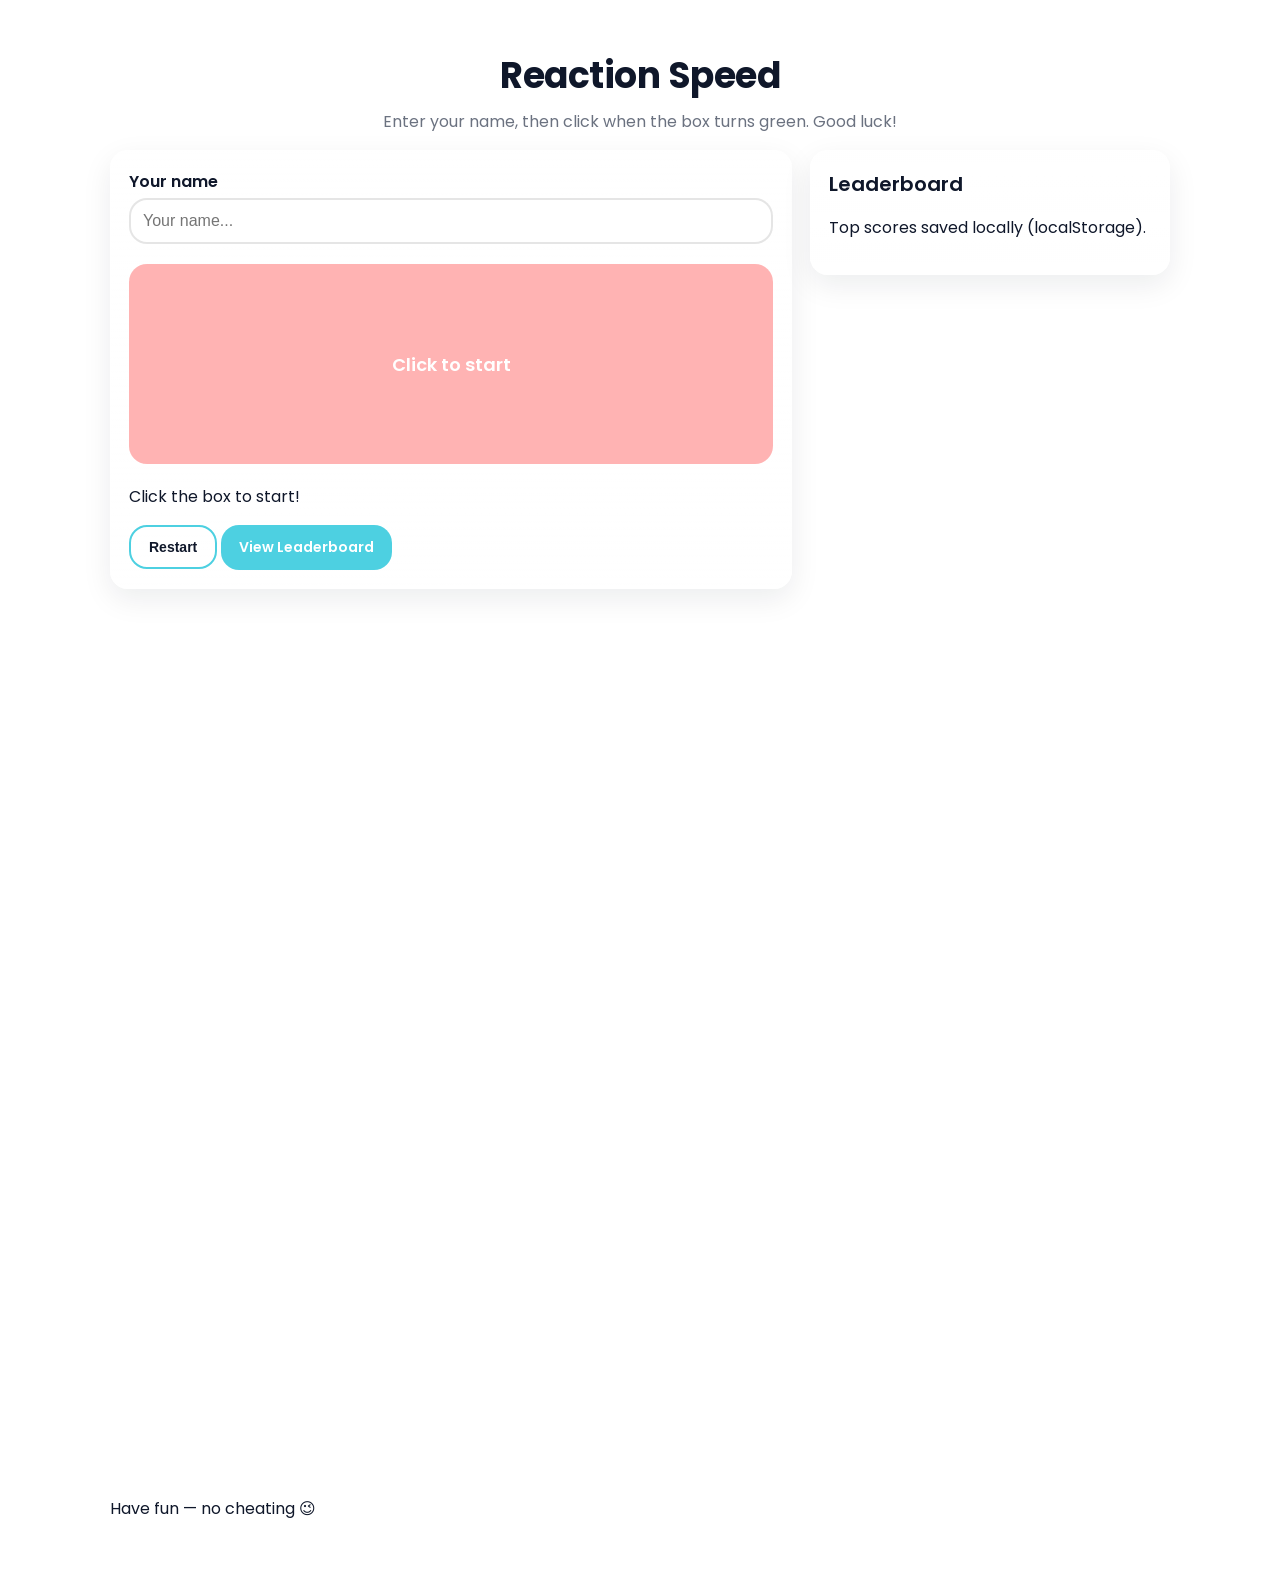
==== game1.html @ 90446b67 "Add mini arcade games: game1, memory, puzzle, trivia, and leaderboard" ====
<!doctype html>
<html lang="en">
<head>
  <meta charset="utf-8" />
  <meta name="viewport" content="width=device-width,initial-scale=1" />
  <title>Reaction Speed — Mini Game Arcade</title>
  <link href="https://fonts.googleapis.com/css2?family=Poppins:wght@300;400;600;700&display=swap" rel="stylesheet">
  <link rel="stylesheet" href="static/css/style.css">
</head>
<body class="pb-body game-page">
  <main class="wrap">
    <header class="hero small">
      <h1 class="brand">Reaction Speed</h1>
      <p class="lead">Enter your name, then click when the box turns green. Good luck!</p>
    </header>

    <section class="game-grid">
      <div class="card game-card right-card">
        <label class="field">
          <span class="label-text">Your name</span>
          <input id="playerName" type="text" maxlength="32" placeholder="Your name..." />
        </label>

        <div id="gameBox" class="game-box" role="button" aria-pressed="false" tabindex="0">
          <div class="game-inner">
            <div id="countdown" class="countdown"></div>
            <div id="boxText" class="box-text">Click to start</div>
          </div>
        </div>

        <p id="hint" class="muted hint">Wait for green, then click!</p>
        <p id="result" class="result"></p>

        <div class="actions">
          <button id="restartBtn" class="btn btn-ghost">Restart</button>
          <a class="btn btn-primary" href="leaderboard.html">View Leaderboard</a>
        </div>
      </div>

      <aside class="card right-card">
        <h3 class="card-title">Leaderboard</h3>
        <ol id="leaderList" class="leader-list">
          <!-- Populated by JS -->
        </ol>
        <p class="muted small">Top scores saved locally (localStorage).</p>
      </aside>
    </section>

    <canvas id="confettiCanvas" class="confetti-canvas"></canvas>

    <!-- Game Feedback Modal -->
    <div id="feedbackModal" class="modal">
      <div class="modal-content">
        <span class="close">&times;</span>
        <h2 id="feedbackTitle">Great Score!</h2>
        <p id="feedbackMessage">You scored high! Keep playing to beat your record.</p>
        <button class="btn btn-primary" onclick="closeFeedbackModal()">Continue</button>
      </div>
    </div>

    <footer class="foot muted">Have fun — no cheating 😉</footer>
  </main>

  <script src="static/js/game1.js"></script>
  <script>
  function populateLeaderboard() {
    const scores = JSON.parse(localStorage.getItem('scores') || '[]');
    const reactionScores = scores.filter(s => s.game === 'reaction').sort((a,b) => b.score - a.score).slice(0, 10);
    const list = document.getElementById('leaderList');
    list.innerHTML = reactionScores.map(s => `<li><strong>${s.name}</strong><span class="muted"> — ${s.score} pts</span></li>`).join('');
  }
  populateLeaderboard();
  </script>
</body>
</html>
---- static/css/style.css ----
/* Playful Bright — modern + animated + mobile friendly */
:root{
  --bg1: #ffe7f0;
  --bg2: #e8fbff;
  --card: rgba(255,255,255,0.7);
  --glass: rgba(255,255,255,0.5);
  --accent: #4dd0e1;
  --accent2: #ff7aa2;
  --accent3: #ffd166;
  --text: #0f172a;
  --muted: #6b7280;
  --radius: 18px;
  --shadow: 0 10px 30px rgba(14,30,37,0.08);
}

*{box-sizing:border-box}
body.pb-body{
  font-family: 'Poppins', system-ui, -apple-system, 'Segoe UI', Roboto, Arial;
  margin:0;
  min-height:100vh;
  color:var(--text);
  background: linear-gradient(145deg, var(--bg1), var(--bg2));
  background-size: cover;
  -webkit-font-smoothing:antialiased;
  -moz-osx-font-smoothing:grayscale;
  animation: fadeIn 1s ease-in;
}

body.pb-body.index-page {
  background-image: url('https://images.unsplash.com/photo-1511512578047-dfb367046420?ixlib=rb-4.0.3&auto=format&fit=crop&w=1920&q=80');
}

body.pb-body.game-page {
  background-image: url('https://images.unsplash.com/photo-1556438064-2d7646166914?ixlib=rb-4.0.3&auto=format&fit=crop&w=1920&q=80');
}

body.pb-body.leaderboard-page {
  background-image: url('https://images.unsplash.com/photo-1567427018141-0584cfcbf1b8?ixlib=rb-4.0.3&auto=format&fit=crop&w=1920&q=80');
}

/* page wrapper */
.wrap{
  max-width:1100px;
  margin:28px auto;
  padding:20px;
}

/* hero */
.hero{ text-align:center; margin-bottom:18px; }
.hero.small{ margin-bottom:8px; }
.brand{ font-size:36px; margin:0; font-weight:700; letter-spacing:-0.5px; }
.lead{ color:var(--muted); margin-top:6px; }

/* grid */
.game-grid{ display:grid; grid-template-columns: 1fr 360px; gap:18px; align-items:start; }
@media(max-width:880px){ .game-grid{ grid-template-columns:1fr; } }

/* index layout */
.index-layout{ display:flex; flex-direction:column; gap:18px; }
@media(min-width:881px){ .index-layout{ display:grid; grid-template-columns: 1fr 360px; gap:18px; align-items:start; } }

/* cards */
.card{
  background: linear-gradient(180deg, rgba(255,255,255,0.85), rgba(255,255,255,0.6));
  border-radius: var(--radius);
  padding:18px;
  box-shadow: var(--shadow);
  backdrop-filter: blur(8px) saturate(120%);
  border: 1px solid rgba(255,255,255,0.6);
}

.leaderboard-card{ padding:20px; }

/* titles */
.card-title{ margin:0 0 8px 0; font-size:20px; font-weight:600; }

/* CTAs */
.cta-row{ display:flex; gap:10px; margin-top:14px; }
.cta-row-vertical{ display:flex; flex-direction:column; gap:10px; margin-top:14px; }
.btn{
  display:inline-block;
  padding:12px 18px;
  border-radius: var(--radius);
  text-decoration:none;
  font-weight:600;
  text-align:center;
  transition: all 0.2s ease;
  border: none;
  cursor: pointer;
  font-size:14px;
}
.btn-primary{ background:var(--accent); color:white; }
.btn-ghost{ background:transparent; color:var(--text); border:2px solid var(--accent); }
.btn:hover{ transform:translateY(-2px); box-shadow: 0 5px 15px rgba(0,0,0,0.1); }
.btn-full{ width:100%; }

/* fields */
.field{ display:block; margin-bottom:14px; }
.label-text{ display:block; margin-bottom:4px; font-weight:600; color:var(--text); }
.field input{
  width:100%;
  padding:12px;
  border:2px solid rgba(0,0,0,0.1);
  border-radius: var(--radius);
  font-size:16px;
  background:white;
}

/* game elements */
.game-box{
  width:100%;
  height:200px;
  background: linear-gradient(180deg,#ffb3b3,#ffb3b3);
  border-radius: var(--radius);
  display:flex;
  align-items:center;
  justify-content:center;
  cursor:pointer;
  transition: all 0.3s ease;
  margin:20px 0;
  position:relative;
  overflow:hidden;
}
.game-box:hover{ transform:scale(1.02); }
.game-inner{ text-align:center; z-index:2; }
.box-text{ font-size:18px; font-weight:600; color:white; }
.countdown{ font-size:48px; font-weight:700; color:white; }

/* memory game */
.memory-board{
  display:grid;
  grid-template-columns: repeat(4, 1fr);
  gap:8px;
  margin:20px 0;
  max-width:300px;
}
.memory-card{
  aspect-ratio:1;
  background: var(--accent);
  border-radius: var(--radius);
  display:flex;
  align-items:center;
  justify-content:center;
  cursor:pointer;
  font-size:24px;
  font-weight:700;
  color:white;
  transition: all 0.3s ease;
}
.memory-card.flipped{ background: var(--accent2); }
.memory-card.matched{ background: var(--accent3); opacity:0.7; }

/* puzzle game */
.puzzle-container{ margin:20px 0; }
.puzzle-board{
  display:grid;
  grid-template-columns: repeat(4, 1fr);
  gap:2px;
  max-width:300px;
  background: var(--text);
  border-radius: var(--radius);
  overflow:hidden;
}
.puzzle-tile{
  aspect-ratio:1;
  background: var(--accent);
  display:flex;
  align-items:center;
  justify-content:center;
  cursor:pointer;
  font-size:18px;
  font-weight:700;
  color:white;
  transition: all 0.2s ease;
}
.puzzle-tile.empty{ background: transparent; cursor:default; }

/* trivia game */
.question-container{ margin:20px 0; }
.question{ margin-bottom:20px; font-size:18px; }
.answers{ display:flex; flex-direction:column; gap:10px; }
.answer-btn{
  padding:12px;
  background: var(--accent);
  color:white;
  border:none;
  border-radius: var(--radius);
  cursor:pointer;
  font-size:16px;
  transition: all 0.2s ease;
}
.answer-btn:hover{ background: var(--accent2); }
.answer-btn.correct{ background: green; }
.answer-btn.wrong{ background: red; }

/* leaderboard */
.leader-list{ list-style:none; padding:0; margin:0; }
.leader-list li{
  display:flex;
  justify-content:space-between;
  padding:12px 14px;
  border-bottom:1px solid rgba(0,0,0,0.1);
  animation: slideIn 0.5s ease-out;
}
.leader-list li strong{ font-weight:600; }

/* tabs */
.game-tabs{ display:flex; gap:10px; margin-bottom:20px; flex-wrap:wrap; }
.tab-btn{
  padding:8px 16px;
  background: transparent;
  border:2px solid var(--accent);
  border-radius: var(--radius);
  cursor:pointer;
  font-weight:600;
  transition: all 0.2s ease;
}
.tab-btn.active{ background: var(--accent); color:white; }

/* difficulty selector */
.difficulty-selector{ display:flex; gap:10px; margin-bottom:20px; }
.difficulty-selector .btn.active{ background: var(--accent); color:white; }

/* animations */
@keyframes fadeIn{ from{opacity:0} to{opacity:1} }
@keyframes bounce{ 0%,20%,50%,80%,100%{transform:translateY(0)} 40%{transform:translateY(-10px)} 60%{transform:translateY(-5px)} }
@keyframes slideIn{ from{opacity:0; transform:translateX(-20px)} to{opacity:1; transform:translateX(0)} }
@keyframes floaty{ 0%,100%{transform:translateY(0)} 50%{transform:translateY(-5px)} }
@keyframes wiggle{ 0%,100%{transform:rotate(0deg)} 25%{transform:rotate(1deg)} 75%{transform:rotate(-1deg)} }

/* Apply animations */
.wrap { animation: fadeIn 1s ease-in; }
.card { transition: transform 0.3s ease; }
.card:hover { transform: translateY(-5px); }
.btn:hover { animation: bounce 0.6s; }
.leader-list li { animation: slideIn 0.5s ease-out; }
.leader-list li:nth-child(1) { animation-delay: 0.1s; }
.leader-list li:nth-child(2) { animation-delay: 0.2s; }
.leader-list li:nth-child(3) { animation-delay: 0.3s; }
.leader-list li:nth-child(4) { animation-delay: 0.4s; }
.leader-list li:nth-child(5) { animation-delay: 0.5s; }
.leader-list li:nth-child(6) { animation-delay: 0.6s; }
.leader-list li:nth-child(7) { animation-delay: 0.7s; }
.leader-list li:nth-child(8) { animation-delay: 0.8s; }
.leader-list li:nth-child(9) { animation-delay: 0.9s; }
.leader-list li:nth-child(10) { animation-delay: 1.0s; }

/* Enhanced pulse */
.pulse { animation: floaty 3s ease-in-out infinite, wiggle 2s ease-in-out infinite; }

/* Mobile enhancements */
@media (max-width: 768px) {
  .wrap { margin: 14px auto; padding: 10px; }
  .brand { font-size: 28px; }
  .btn { min-height: 44px; padding: 12px 18px; }
  .field input { min-height: 44px; font-size: 16px; }
  .game-box { height: 180px; }
  .card { padding: 16px; }
  .cta-row { flex-direction: column; gap: 8px; }
  .mini-leader li { padding: 12px 14px; }
  .leader-list li { padding: 12px 14px; }

  /* Make game layout vertical on mobile */
  .game-grid { grid-template-columns: 1fr; gap: 16px; }
  .game-card { order: 1; }
  .right-card { order: 2; }

  /* Improve touch targets */
  .btn, .field input, .game-box { touch-action: manipulation; }
  .game-box:active { transform: scale(0.98); }

  /* Better modal positioning on mobile */
  .modal-content { margin: 10% auto; width: 90%; }
}

/* Modal styles */
.modal {
  display: none;
  position: fixed;
  z-index: 10000;
  left: 0;
  top: 0;
  width: 100%;
  height: 100%;
  background-color: rgba(0,0,0,0.5);
  animation: fadeIn 0.3s ease-in;
}

.modal-content {
  background: linear-gradient(180deg, rgba(255,255,255,0.95), rgba(255,255,255,0.8));
  margin: 15% auto;
  padding: 20px;
  border-radius: var(--radius);
  width: 80%;
  max-width: 400px;
  box-shadow: var(--shadow);
  backdrop-filter: blur(10px);
  animation: bounce 0.5s;
}

.close {
  color: var(--muted);
  float: right;
  font-size: 28px;
  font-weight: bold;
  cursor: pointer;
}

.close:hover { color: var(--text); }
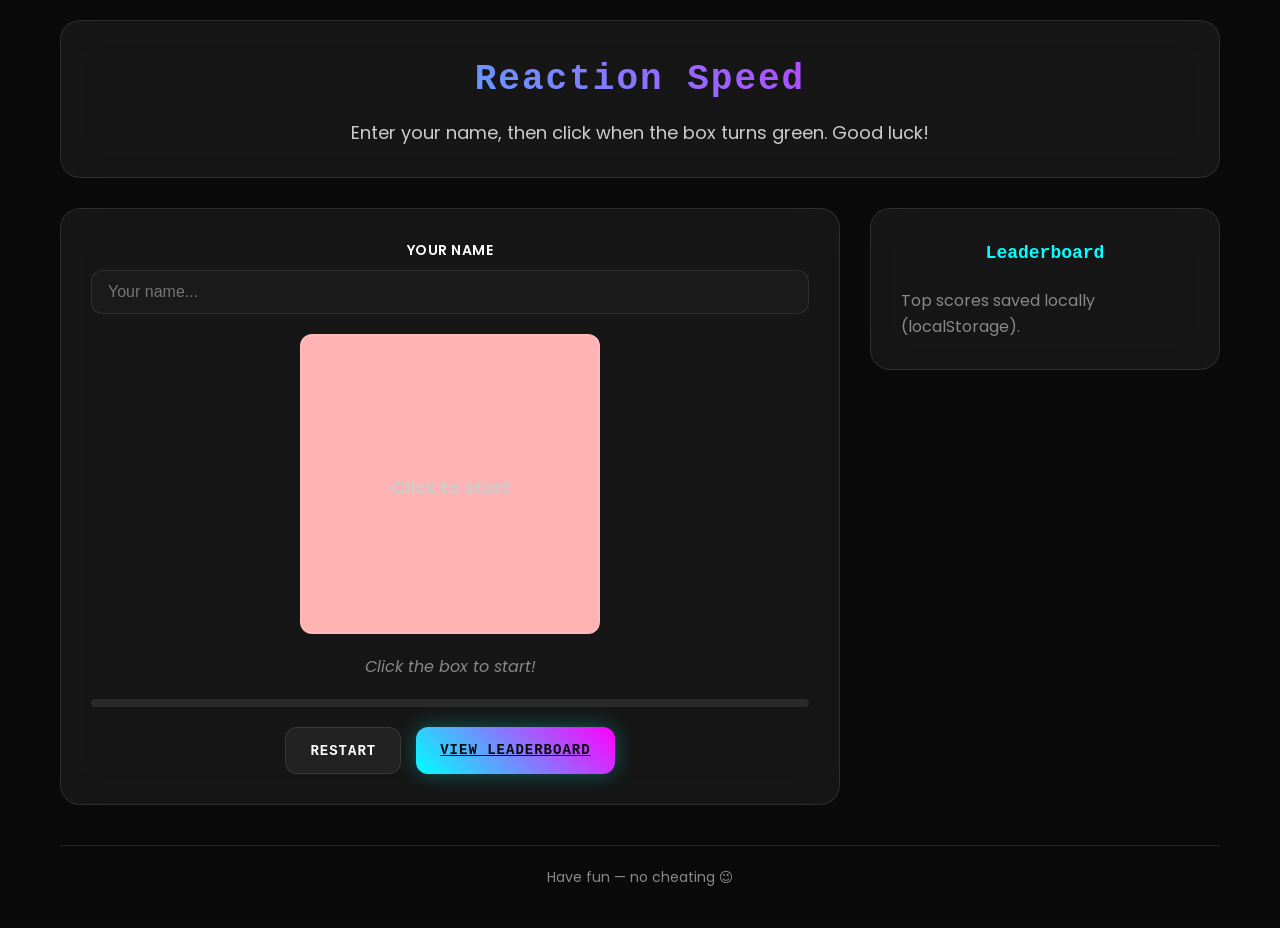
==== commit 2340fa76: "Add comprehensive CSS styles for game pages and update UI/UX designs" ====
--- a/game1.html
+++ b/game1.html
@@ -30,6 +30,7 @@
 
         <p id="hint" class="muted hint">Wait for green, then click!</p>
         <p id="result" class="result"></p>
+        <div class="progress-bar"><div class="progress-fill" id="scoreProgress"></div></div>
 
         <div class="actions">
           <button id="restartBtn" class="btn btn-ghost">Restart</button>
--- a/static/css/style.css
+++ b/static/css/style.css
@@ -1,309 +1,1731 @@
-/* Playful Bright — modern + animated + mobile friendly */
-:root{
-  --bg1: #ffe7f0;
-  --bg2: #e8fbff;
-  --card: rgba(255,255,255,0.7);
-  --glass: rgba(255,255,255,0.5);
-  --accent: #4dd0e1;
-  --accent2: #ff7aa2;
-  --accent3: #ffd166;
-  --text: #0f172a;
-  --muted: #6b7280;
-  --radius: 18px;
-  --shadow: 0 10px 30px rgba(14,30,37,0.08);
-}
-
-*{box-sizing:border-box}
-body.pb-body{
-  font-family: 'Poppins', system-ui, -apple-system, 'Segoe UI', Roboto, Arial;
-  margin:0;
-  min-height:100vh;
-  color:var(--text);
-  background: linear-gradient(145deg, var(--bg1), var(--bg2));
-  background-size: cover;
-  -webkit-font-smoothing:antialiased;
-  -moz-osx-font-smoothing:grayscale;
-  animation: fadeIn 1s ease-in;
-}
-
-body.pb-body.index-page {
-  background-image: url('https://images.unsplash.com/photo-1511512578047-dfb367046420?ixlib=rb-4.0.3&auto=format&fit=crop&w=1920&q=80');
-}
-
-body.pb-body.game-page {
-  background-image: url('https://images.unsplash.com/photo-1556438064-2d7646166914?ixlib=rb-4.0.3&auto=format&fit=crop&w=1920&q=80');
-}
-
-body.pb-body.leaderboard-page {
-  background-image: url('https://images.unsplash.com/photo-1567427018141-0584cfcbf1b8?ixlib=rb-4.0.3&auto=format&fit=crop&w=1920&q=80');
-}
-
-/* page wrapper */
-.wrap{
-  max-width:1100px;
-  margin:28px auto;
-  padding:20px;
-}
-
-/* hero */
-.hero{ text-align:center; margin-bottom:18px; }
-.hero.small{ margin-bottom:8px; }
-.brand{ font-size:36px; margin:0; font-weight:700; letter-spacing:-0.5px; }
-.lead{ color:var(--muted); margin-top:6px; }
-
-/* grid */
-.game-grid{ display:grid; grid-template-columns: 1fr 360px; gap:18px; align-items:start; }
-@media(max-width:880px){ .game-grid{ grid-template-columns:1fr; } }
-
-/* index layout */
-.index-layout{ display:flex; flex-direction:column; gap:18px; }
-@media(min-width:881px){ .index-layout{ display:grid; grid-template-columns: 1fr 360px; gap:18px; align-items:start; } }
-
-/* cards */
-.card{
-  background: linear-gradient(180deg, rgba(255,255,255,0.85), rgba(255,255,255,0.6));
-  border-radius: var(--radius);
-  padding:18px;
-  box-shadow: var(--shadow);
-  backdrop-filter: blur(8px) saturate(120%);
-  border: 1px solid rgba(255,255,255,0.6);
-}
-
-.leaderboard-card{ padding:20px; }
-
-/* titles */
-.card-title{ margin:0 0 8px 0; font-size:20px; font-weight:600; }
-
-/* CTAs */
-.cta-row{ display:flex; gap:10px; margin-top:14px; }
-.cta-row-vertical{ display:flex; flex-direction:column; gap:10px; margin-top:14px; }
-.btn{
-  display:inline-block;
-  padding:12px 18px;
-  border-radius: var(--radius);
-  text-decoration:none;
-  font-weight:600;
-  text-align:center;
-  transition: all 0.2s ease;
+/* NEO ARCADE — Futuristic UI/UX Design */
+/* CSS Variables for Theming */
+:root {
+  /* Dark Theme (Default) */
+  --bg-primary: #0a0a0a;
+  --bg-secondary: #1a1a1a;
+  --bg-tertiary: #2a2a2a;
+  --bg-glass: rgba(255, 255, 255, 0.05);
+  --bg-glass-hover: rgba(255, 255, 255, 0.1);
+
+  /* Neon Accents */
+  --neon-cyan: #00ffff;
+  --neon-magenta: #ff00ff;
+  --neon-blue: #0080ff;
+  --neon-lime: #00ff80;
+  --neon-pink: #ff0080;
+  --neon-yellow: #ffff00;
+
+  /* Text Colors */
+  --text-primary: #ffffff;
+  --text-secondary: #cccccc;
+  --text-muted: #888888;
+
+  /* Borders & Shadows */
+  --border-color: rgba(255, 255, 255, 0.1);
+  --shadow-glow: 0 0 20px rgba(0, 255, 255, 0.3);
+  --shadow-card: 0 8px 32px rgba(0, 0, 0, 0.3);
+
+  /* Transitions */
+  --transition-fast: 0.2s ease;
+  --transition-normal: 0.3s ease;
+  --transition-slow: 0.5s ease;
+
+  /* Spacing */
+  --radius: 12px;
+  --radius-large: 20px;
+}
+
+
+
+/* Global Styles */
+* {
+  box-sizing: border-box;
+  margin: 0;
+  padding: 0;
+}
+
+body.neo-body {
+  font-family: 'Poppins', system-ui, -apple-system, sans-serif;
+  background: var(--bg-primary);
+  color: var(--text-primary);
+  min-height: 100vh;
+  overflow-x: hidden;
+  line-height: 1.6;
+}
+
+/* Loader */
+.loader {
+  position: fixed;
+  top: 0;
+  left: 0;
+  width: 100%;
+  height: 100%;
+  background: var(--bg-primary);
+  display: flex;
+  align-items: center;
+  justify-content: center;
+  z-index: 9999;
+  animation: fadeOut 0.5s ease 3s forwards;
+}
+
+.loader-content {
+  text-align: center;
+  color: var(--text-primary);
+}
+
+.loader-spinner {
+  width: 60px;
+  height: 60px;
+  border: 3px solid var(--border-color);
+  border-top: 3px solid var(--neon-cyan);
+  border-radius: 50%;
+  animation: spin 1s linear infinite;
+  margin: 0 auto 20px;
+}
+
+.loader-text {
+  font-family: 'Orbitron', monospace;
+  font-size: 18px;
+  font-weight: 700;
+  margin-bottom: 20px;
+  text-shadow: 0 0 10px var(--neon-cyan);
+}
+
+.loader-progress {
+  width: 200px;
+  height: 4px;
+  background: var(--bg-tertiary);
+  border-radius: 2px;
+  overflow: hidden;
+  margin: 0 auto;
+}
+
+.loader-bar {
+  height: 100%;
+  background: linear-gradient(90deg, var(--neon-cyan), var(--neon-magenta));
+  width: 0%;
+  animation: loadProgress 3s ease forwards;
+}
+
+/* Main Container */
+.main-container {
+  min-height: 100vh;
+  position: relative;
+}
+
+/* Background Elements */
+.particles-bg {
+  position: fixed;
+  top: 0;
+  left: 0;
+  width: 100%;
+  height: 100%;
+  z-index: -1;
+}
+
+.grid-overlay {
+  position: fixed;
+  top: 0;
+  left: 0;
+  width: 100%;
+  height: 100%;
+  background-image:
+    linear-gradient(rgba(255, 255, 255, 0.03) 1px, transparent 1px),
+    linear-gradient(90deg, rgba(255, 255, 255, 0.03) 1px, transparent 1px);
+  background-size: 50px 50px;
+  z-index: -1;
+  animation: gridMove 20s linear infinite;
+}
+
+.gradient-bg {
+  position: fixed;
+  top: 0;
+  left: 0;
+  width: 100%;
+  height: 100%;
+  background: radial-gradient(circle at 20% 50%, rgba(0, 255, 255, 0.1) 0%, transparent 50%),
+              radial-gradient(circle at 80% 20%, rgba(255, 0, 255, 0.1) 0%, transparent 50%),
+              radial-gradient(circle at 40% 80%, rgba(0, 255, 128, 0.1) 0%, transparent 50%);
+  z-index: -1;
+  animation: gradientShift 10s ease-in-out infinite alternate;
+}
+
+/* Header */
+.neo-header {
+  position: fixed;
+  top: 0;
+  left: 0;
+  right: 0;
+  background: var(--bg-glass);
+  backdrop-filter: blur(20px);
+  border-bottom: 1px solid var(--border-color);
+  z-index: 100;
+  padding: 15px 20px;
+}
+
+.header-content {
+  max-width: 1200px;
+  margin: 0 auto;
+  display: flex;
+  justify-content: space-between;
+  align-items: center;
+}
+
+.brand-neo {
+  font-family: 'Orbitron', monospace;
+  font-size: 28px;
+  font-weight: 900;
+  background: linear-gradient(45deg, var(--neon-cyan), var(--neon-magenta), var(--neon-blue));
+  background-size: 200% 200%;
+  -webkit-background-clip: text;
+  -webkit-text-fill-color: transparent;
+  background-clip: text;
+  animation: gradientText 3s ease-in-out infinite;
+  letter-spacing: 2px;
+}
+
+.header-controls {
+  display: flex;
+  gap: 10px;
+}
+
+.theme-toggle, .sound-toggle {
+  background: var(--bg-glass);
+  border: 1px solid var(--border-color);
+  border-radius: var(--radius);
+  padding: 10px;
+  color: var(--text-primary);
+  cursor: pointer;
+  transition: var(--transition-fast);
+  font-size: 18px;
+}
+
+.theme-toggle:hover, .sound-toggle:hover {
+  background: var(--bg-glass-hover);
+  box-shadow: var(--shadow-glow);
+  transform: scale(1.05);
+}
+
+/* Navigation */
+.neo-nav {
+  position: fixed;
+  top: 80px;
+  left: 50%;
+  transform: translateX(-50%);
+  background: var(--bg-glass);
+  backdrop-filter: blur(20px);
+  border: 1px solid var(--border-color);
+  border-radius: var(--radius-large);
+  padding: 8px;
+  z-index: 100;
+  display: flex;
+  gap: 5px;
+}
+
+.nav-btn {
+  background: transparent;
   border: none;
+  padding: 12px 20px;
+  border-radius: var(--radius);
+  color: var(--text-secondary);
+  font-family: 'Orbitron', monospace;
+  font-weight: 600;
+  font-size: 12px;
   cursor: pointer;
-  font-size:14px;
-}
-.btn-primary{ background:var(--accent); color:white; }
-.btn-ghost{ background:transparent; color:var(--text); border:2px solid var(--accent); }
-.btn:hover{ transform:translateY(-2px); box-shadow: 0 5px 15px rgba(0,0,0,0.1); }
-.btn-full{ width:100%; }
-
-/* fields */
-.field{ display:block; margin-bottom:14px; }
-.label-text{ display:block; margin-bottom:4px; font-weight:600; color:var(--text); }
-.field input{
-  width:100%;
-  padding:12px;
-  border:2px solid rgba(0,0,0,0.1);
-  border-radius: var(--radius);
-  font-size:16px;
-  background:white;
-}
-
-/* game elements */
-.game-box{
-  width:100%;
-  height:200px;
-  background: linear-gradient(180deg,#ffb3b3,#ffb3b3);
-  border-radius: var(--radius);
-  display:flex;
-  align-items:center;
-  justify-content:center;
-  cursor:pointer;
-  transition: all 0.3s ease;
-  margin:20px 0;
-  position:relative;
-  overflow:hidden;
-}
-.game-box:hover{ transform:scale(1.02); }
-.game-inner{ text-align:center; z-index:2; }
-.box-text{ font-size:18px; font-weight:600; color:white; }
-.countdown{ font-size:48px; font-weight:700; color:white; }
-
-/* memory game */
-.memory-board{
-  display:grid;
-  grid-template-columns: repeat(4, 1fr);
-  gap:8px;
-  margin:20px 0;
-  max-width:300px;
-}
-.memory-card{
-  aspect-ratio:1;
-  background: var(--accent);
-  border-radius: var(--radius);
-  display:flex;
-  align-items:center;
-  justify-content:center;
-  cursor:pointer;
-  font-size:24px;
-  font-weight:700;
-  color:white;
-  transition: all 0.3s ease;
-}
-.memory-card.flipped{ background: var(--accent2); }
-.memory-card.matched{ background: var(--accent3); opacity:0.7; }
-
-/* puzzle game */
-.puzzle-container{ margin:20px 0; }
-.puzzle-board{
-  display:grid;
-  grid-template-columns: repeat(4, 1fr);
-  gap:2px;
-  max-width:300px;
-  background: var(--text);
-  border-radius: var(--radius);
-  overflow:hidden;
-}
-.puzzle-tile{
-  aspect-ratio:1;
-  background: var(--accent);
-  display:flex;
-  align-items:center;
-  justify-content:center;
-  cursor:pointer;
-  font-size:18px;
-  font-weight:700;
-  color:white;
-  transition: all 0.2s ease;
-}
-.puzzle-tile.empty{ background: transparent; cursor:default; }
-
-/* trivia game */
-.question-container{ margin:20px 0; }
-.question{ margin-bottom:20px; font-size:18px; }
-.answers{ display:flex; flex-direction:column; gap:10px; }
-.answer-btn{
-  padding:12px;
-  background: var(--accent);
-  color:white;
-  border:none;
-  border-radius: var(--radius);
-  cursor:pointer;
-  font-size:16px;
-  transition: all 0.2s ease;
-}
-.answer-btn:hover{ background: var(--accent2); }
-.answer-btn.correct{ background: green; }
-.answer-btn.wrong{ background: red; }
-
-/* leaderboard */
-.leader-list{ list-style:none; padding:0; margin:0; }
-.leader-list li{
-  display:flex;
-  justify-content:space-between;
-  padding:12px 14px;
-  border-bottom:1px solid rgba(0,0,0,0.1);
-  animation: slideIn 0.5s ease-out;
-}
-.leader-list li strong{ font-weight:600; }
-
-/* tabs */
-.game-tabs{ display:flex; gap:10px; margin-bottom:20px; flex-wrap:wrap; }
-.tab-btn{
-  padding:8px 16px;
-  background: transparent;
-  border:2px solid var(--accent);
-  border-radius: var(--radius);
-  cursor:pointer;
-  font-weight:600;
-  transition: all 0.2s ease;
-}
-.tab-btn.active{ background: var(--accent); color:white; }
-
-/* difficulty selector */
-.difficulty-selector{ display:flex; gap:10px; margin-bottom:20px; }
-.difficulty-selector .btn.active{ background: var(--accent); color:white; }
-
-/* animations */
-@keyframes fadeIn{ from{opacity:0} to{opacity:1} }
-@keyframes bounce{ 0%,20%,50%,80%,100%{transform:translateY(0)} 40%{transform:translateY(-10px)} 60%{transform:translateY(-5px)} }
-@keyframes slideIn{ from{opacity:0; transform:translateX(-20px)} to{opacity:1; transform:translateX(0)} }
-@keyframes floaty{ 0%,100%{transform:translateY(0)} 50%{transform:translateY(-5px)} }
-@keyframes wiggle{ 0%,100%{transform:rotate(0deg)} 25%{transform:rotate(1deg)} 75%{transform:rotate(-1deg)} }
-
-/* Apply animations */
-.wrap { animation: fadeIn 1s ease-in; }
-.card { transition: transform 0.3s ease; }
-.card:hover { transform: translateY(-5px); }
-.btn:hover { animation: bounce 0.6s; }
-.leader-list li { animation: slideIn 0.5s ease-out; }
-.leader-list li:nth-child(1) { animation-delay: 0.1s; }
-.leader-list li:nth-child(2) { animation-delay: 0.2s; }
-.leader-list li:nth-child(3) { animation-delay: 0.3s; }
-.leader-list li:nth-child(4) { animation-delay: 0.4s; }
-.leader-list li:nth-child(5) { animation-delay: 0.5s; }
-.leader-list li:nth-child(6) { animation-delay: 0.6s; }
-.leader-list li:nth-child(7) { animation-delay: 0.7s; }
-.leader-list li:nth-child(8) { animation-delay: 0.8s; }
-.leader-list li:nth-child(9) { animation-delay: 0.9s; }
-.leader-list li:nth-child(10) { animation-delay: 1.0s; }
-
-/* Enhanced pulse */
-.pulse { animation: floaty 3s ease-in-out infinite, wiggle 2s ease-in-out infinite; }
-
-/* Mobile enhancements */
-@media (max-width: 768px) {
-  .wrap { margin: 14px auto; padding: 10px; }
-  .brand { font-size: 28px; }
-  .btn { min-height: 44px; padding: 12px 18px; }
-  .field input { min-height: 44px; font-size: 16px; }
-  .game-box { height: 180px; }
-  .card { padding: 16px; }
-  .cta-row { flex-direction: column; gap: 8px; }
-  .mini-leader li { padding: 12px 14px; }
-  .leader-list li { padding: 12px 14px; }
-
-  /* Make game layout vertical on mobile */
-  .game-grid { grid-template-columns: 1fr; gap: 16px; }
-  .game-card { order: 1; }
-  .right-card { order: 2; }
-
-  /* Improve touch targets */
-  .btn, .field input, .game-box { touch-action: manipulation; }
-  .game-box:active { transform: scale(0.98); }
-
-  /* Better modal positioning on mobile */
-  .modal-content { margin: 10% auto; width: 90%; }
-}
-
-/* Modal styles */
+  transition: var(--transition-fast);
+  letter-spacing: 1px;
+}
+
+.nav-btn.active {
+  background: linear-gradient(45deg, var(--neon-cyan), var(--neon-magenta));
+  color: var(--bg-primary);
+  box-shadow: var(--shadow-glow);
+}
+
+.nav-btn:hover {
+  background: var(--bg-glass-hover);
+  color: var(--text-primary);
+  transform: translateY(-2px);
+}
+
+/* Sections */
+.sections-container {
+  padding-top: 140px;
+  min-height: 100vh;
+}
+
+.section {
+  display: none;
+  max-width: 1200px;
+  margin: 0 auto;
+  padding: 40px 20px;
+}
+
+.section.active {
+  display: block;
+}
+
+/* Home Section */
+.hero-content {
+  text-align: center;
+  margin-bottom: 60px;
+}
+
+.hero-title {
+  font-family: 'Orbitron', monospace;
+  font-size: 48px;
+  font-weight: 900;
+  margin-bottom: 20px;
+  background: linear-gradient(45deg, var(--neon-cyan), var(--neon-magenta), var(--neon-blue), var(--neon-lime));
+  background-size: 300% 300%;
+  -webkit-background-clip: text;
+  -webkit-text-fill-color: transparent;
+  background-clip: text;
+  animation: gradientText 4s ease-in-out infinite;
+  letter-spacing: 3px;
+  text-shadow: 0 0 30px rgba(0, 255, 255, 0.5);
+}
+
+.hero-subtitle {
+  font-size: 18px;
+  color: var(--text-secondary);
+  margin-bottom: 40px;
+  max-width: 600px;
+  margin-left: auto;
+  margin-right: auto;
+}
+
+.cta-btn {
+  background: linear-gradient(45deg, var(--neon-cyan), var(--neon-magenta));
+  border: none;
+  padding: 16px 32px;
+  border-radius: var(--radius);
+  color: var(--bg-primary);
+  font-family: 'Orbitron', monospace;
+  font-weight: 700;
+  font-size: 16px;
+  cursor: pointer;
+  transition: var(--transition-normal);
+  box-shadow: var(--shadow-glow);
+  letter-spacing: 2px;
+}
+
+.cta-btn:hover {
+  transform: scale(1.05);
+  box-shadow: 0 0 30px rgba(0, 255, 255, 0.6);
+}
+
+.stats-grid {
+  display: grid;
+  grid-template-columns: repeat(auto-fit, minmax(150px, 1fr));
+  gap: 30px;
+  max-width: 600px;
+  margin: 0 auto;
+}
+
+.stat-card {
+  background: var(--bg-glass);
+  backdrop-filter: blur(20px);
+  border: 1px solid var(--border-color);
+  border-radius: var(--radius);
+  padding: 30px 20px;
+  text-align: center;
+  transition: var(--transition-normal);
+}
+
+.stat-card:hover {
+  transform: translateY(-5px);
+  box-shadow: var(--shadow-glow);
+  border-color: var(--neon-cyan);
+}
+
+.stat-number {
+  font-family: 'Orbitron', monospace;
+  font-size: 36px;
+  font-weight: 900;
+  color: var(--neon-cyan);
+  margin-bottom: 10px;
+  text-shadow: 0 0 15px var(--neon-cyan);
+}
+
+.stat-label {
+  font-size: 14px;
+  color: var(--text-secondary);
+  font-weight: 600;
+  letter-spacing: 1px;
+  text-transform: uppercase;
+}
+
+/* Games Section */
+.games-grid {
+  display: grid;
+  grid-template-columns: repeat(auto-fit, minmax(300px, 1fr));
+  gap: 30px;
+}
+
+.game-card {
+  background: var(--bg-glass);
+  backdrop-filter: blur(20px);
+  border: 1px solid var(--border-color);
+  border-radius: var(--radius-large);
+  padding: 30px;
+  text-align: center;
+  transition: var(--transition-normal);
+  cursor: pointer;
+  position: relative;
+  overflow: hidden;
+}
+
+.game-card::before {
+  content: '';
+  position: absolute;
+  top: 0;
+  left: -100%;
+  width: 100%;
+  height: 100%;
+  background: linear-gradient(90deg, transparent, rgba(0, 255, 255, 0.1), transparent);
+  transition: left 0.5s;
+}
+
+.game-card:hover::before {
+  left: 100%;
+}
+
+.game-card:hover {
+  transform: translateY(-10px);
+  box-shadow: 0 20px 40px rgba(0, 255, 255, 0.2);
+  border-color: var(--neon-cyan);
+}
+
+.game-icon {
+  margin-bottom: 20px;
+}
+
+.icon-bg {
+  width: 80px;
+  height: 80px;
+  background: var(--bg-glass);
+  border: 2px solid var(--neon-cyan);
+  border-radius: 50%;
+  display: flex;
+  align-items: center;
+  justify-content: center;
+  font-size: 32px;
+  margin: 0 auto;
+  transition: var(--transition-normal);
+  box-shadow: 0 0 20px rgba(0, 255, 255, 0.3);
+}
+
+.game-card:hover .icon-bg {
+  transform: scale(1.1);
+  box-shadow: 0 0 30px rgba(0, 255, 255, 0.5);
+}
+
+.game-title {
+  font-family: 'Orbitron', monospace;
+  font-size: 18px;
+  font-weight: 700;
+  margin-bottom: 15px;
+  color: var(--text-primary);
+  letter-spacing: 1px;
+}
+
+.game-desc {
+  color: var(--text-secondary);
+  margin-bottom: 25px;
+  font-size: 14px;
+  line-height: 1.5;
+}
+
+.play-btn {
+  background: linear-gradient(45deg, var(--neon-cyan), var(--neon-magenta));
+  border: none;
+  padding: 12px 24px;
+  border-radius: var(--radius);
+  color: var(--bg-primary);
+  font-family: 'Orbitron', monospace;
+  font-weight: 600;
+  font-size: 14px;
+  cursor: pointer;
+  transition: var(--transition-fast);
+  letter-spacing: 1px;
+}
+
+.play-btn:hover {
+  transform: scale(1.05);
+  box-shadow: 0 0 20px rgba(0, 255, 255, 0.4);
+}
+
+/* Game Section */
+.game-container {
+  background: var(--bg-glass);
+  backdrop-filter: blur(20px);
+  border: 1px solid var(--border-color);
+  border-radius: var(--radius-large);
+  padding: 40px;
+}
+
+.game-header {
+  display: flex;
+  justify-content: space-between;
+  align-items: center;
+  margin-bottom: 30px;
+  padding-bottom: 20px;
+  border-bottom: 1px solid var(--border-color);
+}
+
+.game-title-display {
+  font-family: 'Orbitron', monospace;
+  font-size: 32px;
+  font-weight: 900;
+  color: var(--neon-cyan);
+  text-shadow: 0 0 20px var(--neon-cyan);
+}
+
+.back-btn {
+  background: var(--bg-glass);
+  border: 1px solid var(--border-color);
+  padding: 10px 20px;
+  border-radius: var(--radius);
+  color: var(--text-primary);
+  cursor: pointer;
+  transition: var(--transition-fast);
+  font-family: 'Orbitron', monospace;
+  font-weight: 600;
+}
+
+.back-btn:hover {
+  background: var(--bg-glass-hover);
+  border-color: var(--neon-cyan);
+  box-shadow: var(--shadow-glow);
+}
+
+.game-content {
+  display: grid;
+  grid-template-columns: 1fr 300px;
+  gap: 40px;
+}
+
+.game-main {
+  display: flex;
+  flex-direction: column;
+  gap: 30px;
+}
+
+.player-input input {
+  width: 100%;
+  padding: 15px;
+  background: var(--bg-secondary);
+  border: 1px solid var(--border-color);
+  border-radius: var(--radius);
+  color: var(--text-primary);
+  font-size: 16px;
+  text-align: center;
+  text-transform: uppercase;
+  letter-spacing: 1px;
+  transition: var(--transition-fast);
+}
+
+.player-input input:focus {
+  outline: none;
+  border-color: var(--neon-cyan);
+  box-shadow: 0 0 20px rgba(0, 255, 255, 0.3);
+}
+
+.game-area {
+  background: var(--bg-secondary);
+  border: 1px solid var(--border-color);
+  border-radius: var(--radius);
+  padding: 30px;
+  min-height: 300px;
+  display: flex;
+  align-items: center;
+  justify-content: center;
+  position: relative;
+}
+
+.game-info {
+  display: flex;
+  flex-direction: column;
+  gap: 15px;
+}
+
+.game-hint, .game-result {
+  text-align: center;
+  font-size: 16px;
+  padding: 15px;
+  border-radius: var(--radius);
+  background: var(--bg-glass);
+  border: 1px solid var(--border-color);
+}
+
+.game-hint {
+  color: var(--text-secondary);
+}
+
+.game-result {
+  color: var(--neon-lime);
+  font-weight: 600;
+}
+
+.progress-container {
+  width: 100%;
+}
+
+.progress-bar {
+  width: 100%;
+  height: 8px;
+  background: var(--bg-tertiary);
+  border-radius: 4px;
+  overflow: hidden;
+}
+
+.progress-fill {
+  height: 100%;
+  background: linear-gradient(90deg, var(--neon-cyan), var(--neon-magenta));
+  width: 0%;
+  transition: width 0.3s ease;
+  border-radius: 4px;
+}
+
+.game-actions {
+  display: flex;
+  gap: 15px;
+  justify-content: center;
+}
+
+.action-btn {
+  padding: 15px 30px;
+  border: none;
+  border-radius: var(--radius);
+  font-family: 'Orbitron', monospace;
+  font-weight: 600;
+  font-size: 14px;
+  cursor: pointer;
+  transition: var(--transition-fast);
+  letter-spacing: 1px;
+  min-width: 150px;
+}
+
+.action-btn.primary {
+  background: linear-gradient(45deg, var(--neon-cyan), var(--neon-magenta));
+  color: var(--bg-primary);
+  box-shadow: var(--shadow-glow);
+}
+
+.action-btn.secondary {
+  background: var(--bg-glass);
+  border: 1px solid var(--border-color);
+  color: var(--text-primary);
+}
+
+.action-btn:hover {
+  transform: scale(1.05);
+}
+
+.action-btn.primary:hover {
+  box-shadow: 0 0 30px rgba(0, 255, 255, 0.6);
+}
+
+.action-btn.secondary:hover {
+  border-color: var(--neon-cyan);
+  box-shadow: var(--shadow-glow);
+}
+
+/* Game Sidebar */
+.game-sidebar {
+  background: var(--bg-glass);
+  backdrop-filter: blur(20px);
+  border: 1px solid var(--border-color);
+  border-radius: var(--radius);
+  padding: 20px;
+}
+
+.sidebar-title {
+  font-family: 'Orbitron', monospace;
+  font-size: 18px;
+  font-weight: 700;
+  margin-bottom: 20px;
+  color: var(--neon-cyan);
+  text-align: center;
+}
+
+.leader-list {
+  list-style: none;
+  margin: 0;
+  padding: 0;
+}
+
+.leader-list li {
+  display: flex;
+  justify-content: space-between;
+  align-items: center;
+  padding: 12px 15px;
+  border-bottom: 1px solid var(--border-color);
+  transition: var(--transition-fast);
+}
+
+.leader-list li:hover {
+  background: var(--bg-glass-hover);
+}
+
+.leader-list li strong {
+  font-weight: 600;
+  color: var(--text-primary);
+}
+
+.leader-list li span {
+  color: var(--text-secondary);
+  font-size: 14px;
+}
+
+.no-scores {
+  text-align: center;
+  color: var(--text-muted);
+  font-style: italic;
+  margin-top: 20px;
+}
+
+/* Leaderboard Section */
+.leaderboard-container {
+  background: var(--bg-glass);
+  backdrop-filter: blur(20px);
+  border: 1px solid var(--border-color);
+  border-radius: var(--radius-large);
+  padding: 40px;
+}
+
+.section-title {
+  font-family: 'Orbitron', monospace;
+  font-size: 36px;
+  font-weight: 900;
+  text-align: center;
+  margin-bottom: 30px;
+  background: linear-gradient(45deg, var(--neon-cyan), var(--neon-magenta));
+  -webkit-background-clip: text;
+  -webkit-text-fill-color: transparent;
+  background-clip: text;
+}
+
+.leaderboard-tabs {
+  display: flex;
+  justify-content: center;
+  gap: 10px;
+  margin-bottom: 30px;
+  flex-wrap: wrap;
+}
+
+.tab-btn {
+  background: var(--bg-glass);
+  border: 1px solid var(--border-color);
+  padding: 10px 15px;
+  border-radius: var(--radius);
+  color: var(--text-secondary);
+  font-family: 'Orbitron', monospace;
+  font-weight: 600;
+  font-size: 12px;
+  cursor: pointer;
+  transition: var(--transition-fast);
+  letter-spacing: 1px;
+}
+
+.tab-btn.active {
+  background: linear-gradient(45deg, var(--neon-cyan), var(--neon-magenta));
+  color: var(--bg-primary);
+  box-shadow: var(--shadow-glow);
+}
+
+.tab-btn:hover {
+  background: var(--bg-glass-hover);
+  color: var(--text-primary);
+}
+
+.leaderboard-content {
+  background: var(--bg-secondary);
+  border: 1px solid var(--border-color);
+  border-radius: var(--radius);
+  padding: 20px;
+}
+
+/* Footer */
+.neo-footer {
+  text-align: center;
+  padding: 20px;
+  color: var(--text-muted);
+  font-size: 14px;
+  border-top: 1px solid var(--border-color);
+}
+
+/* Modals */
 .modal {
   display: none;
   position: fixed;
-  z-index: 10000;
+  top: 0;
   left: 0;
-  top: 0;
   width: 100%;
   height: 100%;
-  background-color: rgba(0,0,0,0.5);
-  animation: fadeIn 0.3s ease-in;
+  background: rgba(0, 0, 0, 0.8);
+  backdrop-filter: blur(10px);
+  z-index: 1000;
+  animation: fadeIn 0.3s ease;
 }
 
 .modal-content {
-  background: linear-gradient(180deg, rgba(255,255,255,0.95), rgba(255,255,255,0.8));
-  margin: 15% auto;
+  position: absolute;
+  top: 50%;
+  left: 50%;
+  transform: translate(-50%, -50%);
+  background: var(--bg-glass);
+  backdrop-filter: blur(20px);
+  border: 1px solid var(--border-color);
+  border-radius: var(--radius-large);
+  padding: 40px;
+  max-width: 500px;
+  width: 90%;
+  text-align: center;
+  box-shadow: 0 20px 60px rgba(0, 0, 0, 0.5);
+}
+
+.modal-content h2 {
+  font-family: 'Orbitron', monospace;
+  font-size: 24px;
+  font-weight: 900;
+  margin-bottom: 20px;
+  color: var(--neon-cyan);
+}
+
+.modal-content p {
+  color: var(--text-secondary);
+  margin-bottom: 30px;
+  line-height: 1.6;
+}
+
+.modal-btn {
+  background: linear-gradient(45deg, var(--neon-cyan), var(--neon-magenta));
+  border: none;
+  padding: 12px 24px;
+  border-radius: var(--radius);
+  color: var(--bg-primary);
+  font-family: 'Orbitron', monospace;
+  font-weight: 600;
+  cursor: pointer;
+  transition: var(--transition-fast);
+  margin: 0 10px;
+}
+
+.modal-btn.secondary {
+  background: var(--bg-glass);
+  border: 1px solid var(--border-color);
+  color: var(--text-primary);
+}
+
+.modal-btn:hover {
+  transform: scale(1.05);
+}
+
+.close {
+  position: absolute;
+  top: 15px;
+  right: 15px;
+  color: var(--text-muted);
+  font-size: 24px;
+  cursor: pointer;
+  transition: var(--transition-fast);
+}
+
+.close:hover {
+  color: var(--text-primary);
+  transform: scale(1.2);
+}
+
+/* Animations */
+@keyframes fadeIn {
+  from { opacity: 0; }
+  to { opacity: 1; }
+}
+
+@keyframes fadeOut {
+  from { opacity: 1; }
+  to { opacity: 0; visibility: hidden; }
+}
+
+@keyframes spin {
+  to { transform: rotate(360deg); }
+}
+
+@keyframes loadProgress {
+  to { width: 100%; }
+}
+
+@keyframes gradientText {
+  0%, 100% { background-position: 0% 50%; }
+  50% { background-position: 100% 50%; }
+}
+
+@keyframes gradientShift {
+  0%, 100% { opacity: 0.3; }
+  50% { opacity: 0.6; }
+}
+
+@keyframes gridMove {
+  from { transform: translate(0, 0); }
+  to { transform: translate(50px, 50px); }
+}
+
+/* Game Page Styles */
+.pb-body {
+  font-family: 'Poppins', system-ui, -apple-system, sans-serif;
+  background: var(--bg-primary);
+  color: var(--text-primary);
+  min-height: 100vh;
+  overflow-x: hidden;
+  line-height: 1.6;
+}
+
+.game-page {
+  background: var(--bg-primary);
+  min-height: 100vh;
+}
+
+.wrap {
+  max-width: 1200px;
+  margin: 0 auto;
   padding: 20px;
-  border-radius: var(--radius);
-  width: 80%;
-  max-width: 400px;
-  box-shadow: var(--shadow);
+}
+
+.hero {
+  text-align: center;
+  margin-bottom: 40px;
+  padding: 40px 20px;
+  background: var(--bg-glass);
+  backdrop-filter: blur(20px);
+  border-radius: var(--radius-large);
+  border: 1px solid var(--border-color);
+}
+
+.hero.small {
+  padding: 30px 20px;
+  margin-bottom: 30px;
+}
+
+.brand {
+  font-family: 'Orbitron', monospace;
+  font-size: 36px;
+  font-weight: 900;
+  margin-bottom: 10px;
+  background: linear-gradient(45deg, var(--neon-cyan), var(--neon-magenta), var(--neon-blue));
+  background-size: 200% 200%;
+  -webkit-background-clip: text;
+  -webkit-text-fill-color: transparent;
+  background-clip: text;
+  animation: gradientText 3s ease-in-out infinite;
+  letter-spacing: 2px;
+}
+
+.lead {
+  font-size: 18px;
+  color: var(--text-secondary);
+  margin-bottom: 0;
+}
+
+.game-grid {
+  display: grid;
+  grid-template-columns: 1fr 350px;
+  gap: 30px;
+  margin-bottom: 40px;
+}
+
+.card {
+  background: var(--bg-glass);
+  backdrop-filter: blur(20px);
+  border: 1px solid var(--border-color);
+  border-radius: var(--radius-large);
+  padding: 30px;
+  transition: var(--transition-normal);
+}
+
+.card:hover {
+  box-shadow: var(--shadow-glow);
+  border-color: var(--neon-cyan);
+}
+
+.game-card {
+  position: relative;
+  overflow: hidden;
+}
+
+.game-card::before {
+  content: '';
+  position: absolute;
+  top: 0;
+  left: -100%;
+  width: 100%;
+  height: 100%;
+  background: linear-gradient(90deg, transparent, rgba(0, 255, 255, 0.1), transparent);
+  transition: left 0.5s;
+}
+
+.game-card:hover::before {
+  left: 100%;
+}
+
+.right-card {
+  height: fit-content;
+}
+
+.field {
+  display: block;
+  margin-bottom: 20px;
+}
+
+.label-text {
+  display: block;
+  font-size: 14px;
+  font-weight: 600;
+  color: var(--text-primary);
+  margin-bottom: 8px;
+  letter-spacing: 0.5px;
+  text-transform: uppercase;
+}
+
+.field input {
+  width: 100%;
+  padding: 12px 16px;
+  background: var(--bg-secondary);
+  border: 1px solid var(--border-color);
+  border-radius: var(--radius);
+  color: var(--text-primary);
+  font-size: 16px;
+  transition: var(--transition-fast);
+}
+
+.field input:focus {
+  outline: none;
+  border-color: var(--neon-cyan);
+  box-shadow: 0 0 10px rgba(0, 255, 255, 0.3);
+}
+
+.btn {
+  padding: 12px 24px;
+  border: none;
+  border-radius: var(--radius);
+  font-family: 'Orbitron', monospace;
+  font-weight: 600;
+  font-size: 14px;
+  cursor: pointer;
+  transition: var(--transition-fast);
+  letter-spacing: 1px;
+  text-transform: uppercase;
+}
+
+.btn-ghost {
+  background: var(--bg-glass);
+  border: 1px solid var(--border-color);
+  color: var(--text-primary);
+}
+
+.btn-ghost:hover {
+  background: var(--bg-glass-hover);
+  border-color: var(--neon-cyan);
+  box-shadow: var(--shadow-glow);
+}
+
+.btn-primary {
+  background: linear-gradient(45deg, var(--neon-cyan), var(--neon-magenta));
+  color: var(--bg-primary);
+  box-shadow: var(--shadow-glow);
+}
+
+.btn-primary:hover {
+  transform: scale(1.05);
+  box-shadow: 0 0 20px rgba(0, 255, 255, 0.6);
+}
+
+.muted {
+  color: var(--text-muted);
+}
+
+.hint {
+  text-align: center;
+  font-style: italic;
+  margin-bottom: 10px;
+}
+
+.result {
+  text-align: center;
+  font-weight: 600;
+  color: var(--neon-lime);
+  margin-bottom: 20px;
+}
+
+.progress-bar {
+  width: 100%;
+  height: 8px;
+  background: var(--bg-tertiary);
+  border-radius: 4px;
+  overflow: hidden;
+  margin-bottom: 20px;
+}
+
+.progress-fill {
+  height: 100%;
+  background: linear-gradient(90deg, var(--neon-cyan), var(--neon-magenta));
+  width: 0%;
+  transition: width 0.3s ease;
+  border-radius: 4px;
+}
+
+.actions {
+  display: flex;
+  gap: 15px;
+  justify-content: center;
+  flex-wrap: wrap;
+}
+
+.card-title {
+  font-family: 'Orbitron', monospace;
+  font-size: 18px;
+  font-weight: 700;
+  margin-bottom: 20px;
+  color: var(--neon-cyan);
+  text-align: center;
+}
+
+.leader-list {
+  list-style: none;
+  margin: 0;
+  padding: 0;
+}
+
+.leader-list li {
+  display: flex;
+  justify-content: space-between;
+  align-items: center;
+  padding: 12px 15px;
+  border-bottom: 1px solid var(--border-color);
+  transition: var(--transition-fast);
+}
+
+.leader-list li:hover {
+  background: var(--bg-glass-hover);
+}
+
+.leader-list li strong {
+  font-weight: 600;
+  color: var(--text-primary);
+}
+
+.leader-list li span {
+  color: var(--text-secondary);
+  font-size: 14px;
+}
+
+.foot {
+  text-align: center;
+  padding: 20px;
+  color: var(--text-muted);
+  font-size: 14px;
+  border-top: 1px solid var(--border-color);
+}
+
+/* Game-specific styles */
+.difficulty-selector {
+  display: flex;
+  gap: 10px;
+  margin-bottom: 20px;
+  justify-content: center;
+}
+
+.memory-board {
+  display: grid;
+  grid-template-columns: repeat(4, 1fr);
+  gap: 10px;
+  margin-bottom: 20px;
+  min-height: 300px;
+}
+
+.memory-board.hard {
+  grid-template-columns: repeat(6, 1fr);
+}
+
+.memory-card {
+  aspect-ratio: 1;
+  background: var(--bg-secondary);
+  border: 2px solid var(--border-color);
+  border-radius: var(--radius);
+  display: flex;
+  align-items: center;
+  justify-content: center;
+  font-size: 24px;
+  cursor: pointer;
+  transition: var(--transition-fast);
+}
+
+.memory-card.flipped {
+  background: var(--bg-glass);
+  border-color: var(--neon-cyan);
+}
+
+.memory-card.matched {
+  background: var(--neon-lime);
+  color: var(--bg-primary);
+}
+
+.puzzle-container {
+  display: flex;
+  justify-content: center;
+  margin-bottom: 20px;
+}
+
+.puzzle-board {
+  display: grid;
+  grid-template-columns: repeat(4, 1fr);
+  gap: 5px;
+  width: 300px;
+  height: 300px;
+  background: var(--bg-secondary);
+  border: 2px solid var(--border-color);
+  border-radius: var(--radius);
+  padding: 5px;
+}
+
+.puzzle-tile {
+  background: var(--bg-glass);
+  border: 1px solid var(--border-color);
+  border-radius: var(--radius);
+  display: flex;
+  align-items: center;
+  justify-content: center;
+  font-size: 18px;
+  font-weight: 600;
+  cursor: pointer;
+  transition: var(--transition-fast);
+}
+
+.puzzle-tile.empty {
+  background: var(--bg-secondary);
+  border-color: var(--border-color);
+}
+
+.puzzle-tile:hover:not(.empty) {
+  background: var(--bg-glass-hover);
+  border-color: var(--neon-cyan);
+}
+
+.question-container {
+  margin-bottom: 20px;
+  min-height: 200px;
+}
+
+.question {
+  font-size: 20px;
+  font-weight: 600;
+  margin-bottom: 20px;
+  text-align: center;
+  color: var(--text-primary);
+}
+
+.answers {
+  display: grid;
+  grid-template-columns: 1fr 1fr;
+  gap: 15px;
+}
+
+.answer-btn {
+  padding: 15px;
+  background: var(--bg-secondary);
+  border: 1px solid var(--border-color);
+  border-radius: var(--radius);
+  color: var(--text-primary);
+  font-size: 16px;
+  cursor: pointer;
+  transition: var(--transition-fast);
+  text-align: center;
+}
+
+.answer-btn:hover {
+  background: var(--bg-glass-hover);
+  border-color: var(--neon-cyan);
+}
+
+.answer-btn.correct {
+  background: var(--neon-lime);
+  color: var(--bg-primary);
+}
+
+.answer-btn.incorrect {
+  background: var(--neon-pink);
+  color: var(--bg-primary);
+}
+
+.game-box {
+  width: 300px;
+  height: 300px;
+  background: var(--bg-secondary);
+  border: 2px solid var(--border-color);
+  border-radius: var(--radius);
+  margin: 0 auto 20px;
+  display: flex;
+  align-items: center;
+  justify-content: center;
+  cursor: pointer;
+  transition: var(--transition-fast);
+  position: relative;
+  overflow: hidden;
+}
+
+.game-box:hover {
+  border-color: var(--neon-cyan);
+  box-shadow: var(--shadow-glow);
+}
+
+.game-inner {
+  text-align: center;
+  z-index: 2;
+}
+
+.countdown {
+  font-family: 'Orbitron', monospace;
+  font-size: 48px;
+  font-weight: 900;
+  color: var(--neon-cyan);
+  margin-bottom: 10px;
+  text-shadow: 0 0 20px var(--neon-cyan);
+}
+
+.box-text {
+  font-size: 18px;
+  color: var(--text-secondary);
+  font-weight: 600;
+}
+
+.confetti-canvas {
+  position: fixed;
+  top: 0;
+  left: 0;
+  width: 100%;
+  height: 100%;
+  pointer-events: none;
+  z-index: 1000;
+}
+
+.snake-board {
+  width: 400px;
+  height: 400px;
+  background: var(--bg-secondary);
+  border: 2px solid var(--border-color);
+  border-radius: var(--radius);
+  margin: 0 auto 20px;
+  position: relative;
+  overflow: hidden;
+}
+
+.whack-board {
+  display: grid;
+  grid-template-columns: repeat(3, 1fr);
+  gap: 20px;
+  margin-bottom: 20px;
+  min-height: 300px;
+}
+
+.whack-hole {
+  aspect-ratio: 1;
+  background: var(--bg-secondary);
+  border: 2px solid var(--border-color);
+  border-radius: 50%;
+  position: relative;
+  overflow: hidden;
+}
+
+.mole {
+  position: absolute;
+  bottom: -50px;
+  left: 50%;
+  transform: translateX(-50%);
+  width: 60px;
+  height: 60px;
+  background: brown;
+  border-radius: 50%;
+  cursor: pointer;
+  transition: bottom 0.3s ease;
+}
+
+.mole.up {
+  bottom: 10px;
+}
+
+.tile-board {
+  display: grid;
+  grid-template-columns: repeat(4, 1fr);
+  gap: 10px;
+  width: 400px;
+  height: 400px;
+  background: var(--bg-secondary);
+  border: 2px solid var(--border-color);
+  border-radius: var(--radius);
+  padding: 10px;
+  margin: 0 auto 20px;
+}
+
+.tile {
+  background: var(--bg-glass);
+  border-radius: var(--radius);
+  display: flex;
+  align-items: center;
+  justify-content: center;
+  font-size: 24px;
+  font-weight: 700;
+  transition: var(--transition-fast);
+}
+
+.tile[data-value="2"] { background: #eee4da; color: #776e65; }
+.tile[data-value="4"] { background: #ede0c8; color: #776e65; }
+.tile[data-value="8"] { background: #f2b179; color: #f9f6f2; }
+.tile[data-value="16"] { background: #f59563; color: #f9f6f2; }
+.tile[data-value="32"] { background: #f67c5f; color: #f9f6f2; }
+.tile[data-value="64"] { background: #f65e3b; color: #f9f6f2; }
+.tile[data-value="128"] { background: #edcf72; color: #f9f6f2; font-size: 20px; }
+.tile[data-value="256"] { background: #edcc61; color: #f9f6f2; font-size: 20px; }
+.tile[data-value="512"] { background: #edc850; color: #f9f6f2; font-size: 20px; }
+.tile[data-value="1024"] { background: #edc53f; color: #f9f6f2; font-size: 18px; }
+.tile[data-value="2048"] { background: #edc22e; color: #f9f6f2; font-size: 18px; }
+
+/* Leaderboard Page */
+.leaderboard-page {
+  background: var(--bg-primary);
+  min-height: 100vh;
+}
+
+.leaderboard-section {
+  max-width: 800px;
+  margin: 0 auto;
+}
+
+.game-tabs {
+  display: flex;
+  justify-content: center;
+  gap: 10px;
+  margin-bottom: 30px;
+  flex-wrap: wrap;
+}
+
+.tab-btn {
+  background: var(--bg-glass);
+  border: 1px solid var(--border-color);
+  padding: 10px 15px;
+  border-radius: var(--radius);
+  color: var(--text-secondary);
+  font-family: 'Orbitron', monospace;
+  font-weight: 600;
+  font-size: 12px;
+  cursor: pointer;
+  transition: var(--transition-fast);
+  letter-spacing: 1px;
+}
+
+.tab-btn.active {
+  background: linear-gradient(45deg, var(--neon-cyan), var(--neon-magenta));
+  color: var(--bg-primary);
+  box-shadow: var(--shadow-glow);
+}
+
+.tab-btn:hover {
+  background: var(--bg-glass-hover);
+  color: var(--text-primary);
+}
+
+/* Modal */
+.modal {
+  display: none;
+  position: fixed;
+  top: 0;
+  left: 0;
+  width: 100%;
+  height: 100%;
+  background: rgba(0, 0, 0, 0.8);
   backdrop-filter: blur(10px);
-  animation: bounce 0.5s;
+  z-index: 1000;
+  animation: fadeIn 0.3s ease;
+}
+
+.modal-content {
+  position: absolute;
+  top: 50%;
+  left: 50%;
+  transform: translate(-50%, -50%);
+  background: var(--bg-glass);
+  backdrop-filter: blur(20px);
+  border: 1px solid var(--border-color);
+  border-radius: var(--radius-large);
+  padding: 40px;
+  max-width: 500px;
+  width: 90%;
+  text-align: center;
+  box-shadow: 0 20px 60px rgba(0, 0, 0, 0.5);
+}
+
+.modal-content h2 {
+  font-family: 'Orbitron', monospace;
+  font-size: 24px;
+  font-weight: 900;
+  margin-bottom: 20px;
+  color: var(--neon-cyan);
+}
+
+.modal-content p {
+  color: var(--text-secondary);
+  margin-bottom: 30px;
+  line-height: 1.6;
+}
+
+.modal-content ul {
+  text-align: left;
+  margin-bottom: 30px;
+}
+
+.modal-content li {
+  margin-bottom: 10px;
+  color: var(--text-secondary);
+}
+
+.modal-content li strong {
+  color: var(--text-primary);
 }
 
 .close {
-  color: var(--muted);
-  float: right;
-  font-size: 28px;
-  font-weight: bold;
+  position: absolute;
+  top: 15px;
+  right: 15px;
+  color: var(--text-muted);
+  font-size: 24px;
   cursor: pointer;
-}
-
-.close:hover { color: var(--text); }
+  transition: var(--transition-fast);
+}
+
+.close:hover {
+  color: var(--text-primary);
+  transform: scale(1.2);
+}
+
+/* Responsive Design */
+@media (max-width: 768px) {
+  .hero-title {
+    font-size: 32px;
+  }
+
+  .games-grid {
+    grid-template-columns: 1fr;
+  }
+
+  .game-content {
+    grid-template-columns: 1fr;
+    gap: 20px;
+  }
+
+  .neo-nav {
+    position: static;
+    margin: 20px auto;
+    transform: none;
+  }
+
+  .sections-container {
+    padding-top: 20px;
+  }
+
+  .game-container {
+    padding: 20px;
+  }
+
+  .game-header {
+    flex-direction: column;
+    gap: 15px;
+    text-align: center;
+  }
+
+  .leaderboard-tabs {
+    justify-content: center;
+  }
+
+  .tab-btn {
+    padding: 8px 12px;
+    font-size: 10px;
+  }
+
+  .modal-content {
+    padding: 20px;
+  }
+
+  /* Game page responsive */
+  .game-grid {
+    grid-template-columns: 1fr;
+    gap: 20px;
+  }
+
+  .wrap {
+    padding: 10px;
+  }
+
+  .hero {
+    padding: 20px 10px;
+  }
+
+  .brand {
+    font-size: 28px;
+  }
+
+  .lead {
+    font-size: 16px;
+  }
+
+  .card {
+    padding: 20px;
+  }
+
+  .memory-board {
+    grid-template-columns: repeat(4, 1fr);
+    width: 100%;
+    max-width: 300px;
+    margin: 0 auto;
+  }
+
+  .memory-board.hard {
+    grid-template-columns: repeat(6, 1fr);
+    max-width: 350px;
+  }
+
+  .puzzle-board {
+    width: 250px;
+    height: 250px;
+  }
+
+  .game-box {
+    width: 250px;
+    height: 250px;
+  }
+
+  .snake-board {
+    width: 300px;
+    height: 300px;
+  }
+
+  .tile-board {
+    width: 300px;
+    height: 300px;
+  }
+
+  .whack-board {
+    grid-template-columns: repeat(3, 1fr);
+    gap: 15px;
+  }
+
+  .answers {
+    grid-template-columns: 1fr;
+  }
+
+  .actions {
+    flex-direction: column;
+  }
+
+  .btn {
+    width: 100%;
+  }
+}
+
+@media (max-width: 480px) {
+  .brand-neo {
+    font-size: 24px;
+  }
+
+  .hero-title {
+    font-size: 24px;
+  }
+
+  .stat-card {
+    padding: 20px 15px;
+  }
+
+  .stat-number {
+    font-size: 28px;
+  }
+
+  .game-card {
+    padding: 20px;
+  }
+
+  .icon-bg {
+    width: 60px;
+    height: 60px;
+    font-size: 24px;
+  }
+
+  .game-title {
+    font-size: 16px;
+  }
+
+  .action-btn {
+    padding: 12px 20px;
+    font-size: 12px;
+    min-width: 120px;
+  }
+
+  /* Game page responsive */
+  .brand {
+    font-size: 24px;
+  }
+
+  .memory-board {
+    grid-template-columns: repeat(4, 1fr);
+    gap: 5px;
+  }
+
+  .memory-board.hard {
+    grid-template-columns: repeat(4, 1fr);
+    gap: 5px;
+  }
+
+  .puzzle-board {
+    width: 200px;
+    height: 200px;
+  }
+
+  .game-box {
+    width: 200px;
+    height: 200px;
+  }
+
+  .snake-board {
+    width: 250px;
+    height: 250px;
+  }
+
+  .tile-board {
+    width: 250px;
+    height: 250px;
+  }
+
+  .whack-board {
+    grid-template-columns: repeat(2, 1fr);
+    gap: 10px;
+  }
+
+  .countdown {
+    font-size: 36px;
+  }
+
+  .question {
+    font-size: 18px;
+  }
+
+  .tile {
+    font-size: 18px;
+  }
+
+  .tile[data-value="128"], .tile[data-value="256"], .tile[data-value="512"] {
+    font-size: 16px;
+  }
+
+  .tile[data-value="1024"], .tile[data-value="2048"] {
+    font-size: 14px;
+  }
+}
